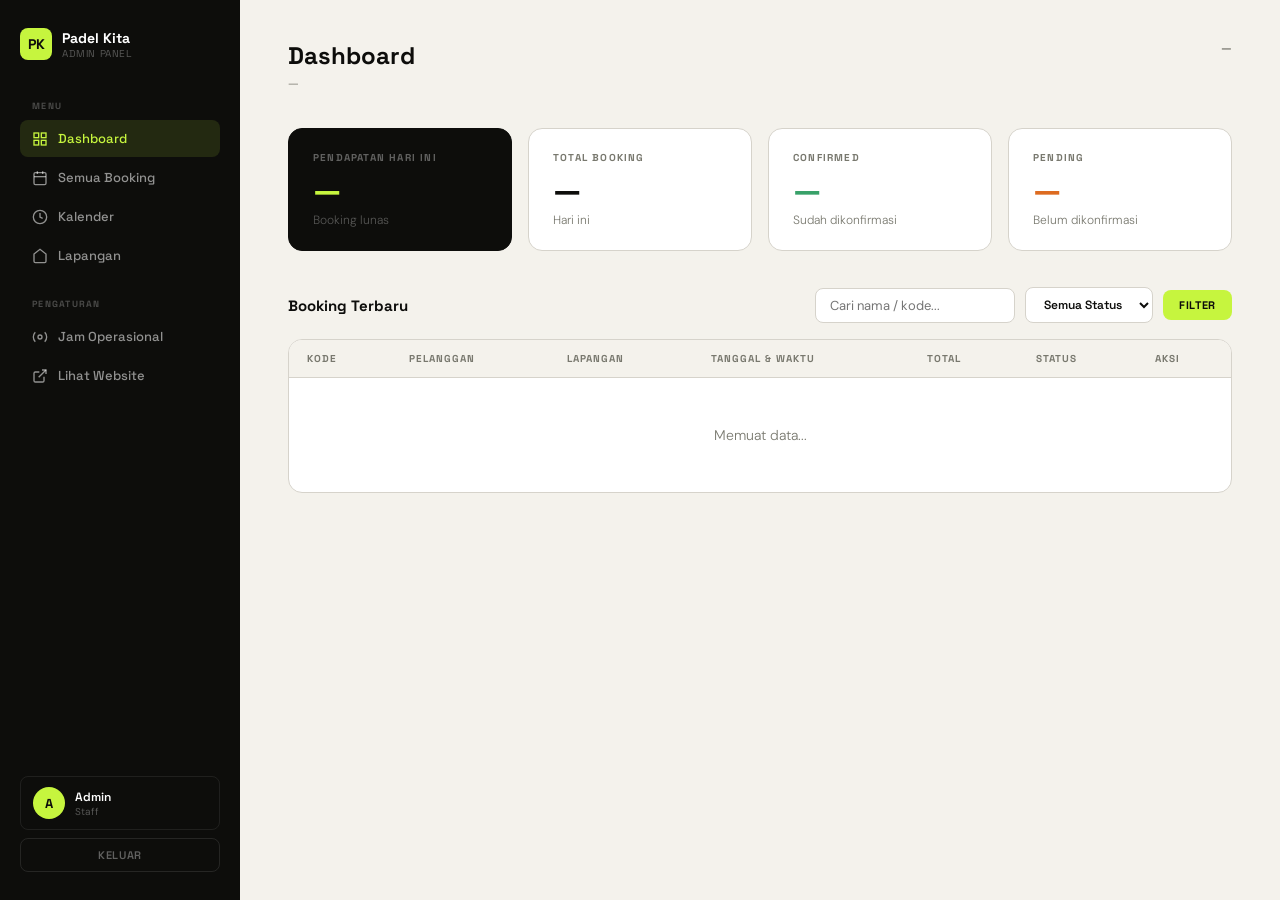
==== admin/index.html @ 014aa700 "feat: booking system + Supabase backend + payment integration - Landing page booking dengan kalender" ====
<!DOCTYPE html>
<html lang="id">
<head>
  <meta charset="UTF-8"/>
  <meta name="viewport" content="width=device-width, initial-scale=1.0"/>
  <title>Admin — Padel Kita Jogja</title>
  <link rel="preconnect" href="https://fonts.googleapis.com"/>
  <link rel="preconnect" href="https://fonts.gstatic.com" crossorigin/>
  <link href="https://fonts.googleapis.com/css2?family=Space+Grotesk:wght@300;400;500;600;700&family=DM+Sans:opsz,wght@9..40,300;9..40,400&display=swap" rel="stylesheet"/>
  <style>
    *, *::before, *::after { box-sizing:border-box; margin:0; padding:0; }
    :root {
      --paper:#F4F2EC; --paper-2:#ECEAE2; --ink:#0D0D0B;
      --mid:#78786E; --border:#D6D3CB; --white:#FFFFFF;
      --lime:#C6F53E; --gold:#C19A4D;
      --green:#38A169; --red:#E53E3E; --blue:#3182CE; --orange:#DD6B20;
    }
    body { font-family:'DM Sans',sans-serif; background:var(--paper); color:var(--ink); display:flex; min-height:100vh; }

    /* ── SIDEBAR ── */
    .sidebar {
      width:240px; background:var(--ink); min-height:100vh;
      position:fixed; left:0; top:0; bottom:0; z-index:50;
      display:flex; flex-direction:column; padding:28px 20px;
    }
    .sidebar-logo { display:flex; align-items:center; gap:10px; margin-bottom:40px; }
    .sidebar-logo-mark { width:32px; height:32px; border-radius:8px; background:var(--lime); display:flex; align-items:center; justify-content:center; font-size:14px; font-weight:800; color:var(--ink); font-family:'Space Grotesk',sans-serif; }
    .sidebar-logo-name { font-family:'Space Grotesk',sans-serif; font-size:14px; font-weight:700; color:var(--white); }
    .sidebar-logo-sub { font-size:10px; color:rgba(255,255,255,.3); font-family:'Space Grotesk',sans-serif; letter-spacing:.06em; text-transform:uppercase; }
    .sidebar-section { font-family:'Space Grotesk',sans-serif; font-size:9px; font-weight:700; letter-spacing:.14em; text-transform:uppercase; color:rgba(255,255,255,.25); margin-bottom:8px; margin-top:24px; padding-left:12px; }
    .sidebar-link {
      display:flex; align-items:center; gap:10px; padding:10px 12px; border-radius:8px;
      font-family:'Space Grotesk',sans-serif; font-size:13px; font-weight:500;
      color:rgba(255,255,255,.55); text-decoration:none; margin-bottom:2px;
      transition:background .18s, color .18s;
    }
    .sidebar-link:hover { background:rgba(255,255,255,.07); color:var(--white); }
    .sidebar-link.active { background:rgba(198,245,62,.12); color:var(--lime); }
    .sidebar-link svg { width:16px; height:16px; flex-shrink:0; }
    .sidebar-bottom { margin-top:auto; }
    .sidebar-user { display:flex; align-items:center; gap:10px; padding:10px 12px; border-radius:8px; border:1px solid rgba(255,255,255,.08); }
    .sidebar-avatar { width:32px; height:32px; border-radius:50%; background:var(--lime); display:flex; align-items:center; justify-content:center; font-family:'Space Grotesk',sans-serif; font-size:13px; font-weight:700; color:var(--ink); flex-shrink:0; }
    .sidebar-user-name { font-family:'Space Grotesk',sans-serif; font-size:12px; font-weight:600; color:var(--white); }
    .sidebar-user-role { font-size:10px; color:rgba(255,255,255,.3); }
    .sidebar-logout { margin-top:8px; width:100%; padding:9px; background:transparent; border:1px solid rgba(255,255,255,.1); border-radius:8px; font-family:'Space Grotesk',sans-serif; font-size:11px; font-weight:600; letter-spacing:.06em; text-transform:uppercase; color:rgba(255,255,255,.35); cursor:pointer; transition:border-color .2s, color .2s; }
    .sidebar-logout:hover { border-color:var(--red); color:var(--red); }

    /* ── MAIN ── */
    .main { margin-left:240px; flex:1; padding:40px 48px; min-height:100vh; }
    .page-header { display:flex; align-items:flex-start; justify-content:space-between; margin-bottom:36px; }
    .page-title { font-family:'Space Grotesk',sans-serif; font-size:24px; font-weight:700; }
    .page-sub { font-size:13px; font-weight:300; color:var(--mid); margin-top:4px; }
    .page-date { font-family:'Space Grotesk',sans-serif; font-size:12px; font-weight:600; letter-spacing:.04em; text-transform:uppercase; color:var(--mid); }

    /* ── STAT CARDS ── */
    .stats-grid { display:grid; grid-template-columns:repeat(4,1fr); gap:16px; margin-bottom:36px; }
    .stat-card { background:var(--white); border:1px solid var(--border); border-radius:14px; padding:22px 24px; }
    .stat-card.featured { background:var(--ink); border-color:var(--ink); }
    .stat-label { font-family:'Space Grotesk',sans-serif; font-size:10px; font-weight:700; letter-spacing:.12em; text-transform:uppercase; color:var(--mid); margin-bottom:10px; }
    .stat-card.featured .stat-label { color:rgba(255,255,255,.35); }
    .stat-num { font-family:'Space Grotesk',sans-serif; font-size:32px; font-weight:700; line-height:1; }
    .stat-card.featured .stat-num { color:var(--lime); }
    .stat-sub { font-size:12px; font-weight:300; color:var(--mid); margin-top:6px; }
    .stat-card.featured .stat-sub { color:rgba(255,255,255,.3); }

    /* ── TABLE ── */
    .section-header { display:flex; align-items:center; justify-content:space-between; margin-bottom:16px; }
    .section-title { font-family:'Space Grotesk',sans-serif; font-size:15px; font-weight:700; }
    .table-wrap { background:var(--white); border:1px solid var(--border); border-radius:14px; overflow:hidden; margin-bottom:32px; }
    table { width:100%; border-collapse:collapse; }
    th { font-family:'Space Grotesk',sans-serif; font-size:10px; font-weight:700; letter-spacing:.1em; text-transform:uppercase; color:var(--mid); padding:12px 18px; text-align:left; background:var(--paper); border-bottom:1px solid var(--border); }
    td { padding:13px 18px; font-size:13px; border-bottom:1px solid var(--border); }
    tr:last-child td { border-bottom:none; }
    tr:hover td { background:var(--paper); }
    .td-code { font-family:'Space Grotesk',sans-serif; font-size:12px; font-weight:700; color:var(--ink); }
    .td-name { font-weight:500; }
    .td-meta { font-size:11px; color:var(--mid); margin-top:2px; }
    .status-badge { display:inline-flex; align-items:center; gap:5px; padding:4px 10px; border-radius:100px; font-family:'Space Grotesk',sans-serif; font-size:10px; font-weight:700; letter-spacing:.06em; text-transform:uppercase; }
    .status-badge-dot { width:5px; height:5px; border-radius:50%; }
    .td-actions { display:flex; gap:6px; }
    .td-btn { padding:5px 12px; border-radius:6px; font-family:'Space Grotesk',sans-serif; font-size:10px; font-weight:700; letter-spacing:.06em; text-transform:uppercase; cursor:pointer; border:1.5px solid var(--border); background:transparent; color:var(--ink); transition:all .18s; }
    .td-btn:hover { background:var(--ink); color:var(--white); border-color:var(--ink); }
    .td-btn.danger:hover { background:var(--red); border-color:var(--red); }

    /* ── FILTER BAR ── */
    .filter-bar { display:flex; align-items:center; gap:10px; flex-wrap:wrap; }
    .filter-select { padding:8px 14px; border-radius:8px; border:1.5px solid var(--border); background:var(--white); font-family:'Space Grotesk',sans-serif; font-size:12px; font-weight:600; color:var(--ink); cursor:pointer; outline:none; }
    .filter-input { padding:8px 14px; border-radius:8px; border:1.5px solid var(--border); background:var(--white); font-family:'DM Sans',sans-serif; font-size:13px; color:var(--ink); outline:none; width:200px; }
    .filter-input:focus { border-color:var(--ink); }
    .btn-sm { padding:8px 16px; border-radius:8px; font-family:'Space Grotesk',sans-serif; font-size:11px; font-weight:700; letter-spacing:.06em; text-transform:uppercase; cursor:pointer; border:none; transition:all .18s; }
    .btn-sm-lime { background:var(--lime); color:var(--ink); }
    .btn-sm-ink { background:var(--ink); color:var(--white); }

    /* ── MODAL ── */
    .modal-bg { position:fixed; inset:0; background:rgba(0,0,0,.5); backdrop-filter:blur(4px); z-index:200; display:flex; align-items:center; justify-content:center; padding:20px; }
    .modal-bg.hidden { display:none; }
    .modal { background:var(--white); border-radius:16px; padding:32px; max-width:480px; width:100%; }
    .modal-title { font-family:'Space Grotesk',sans-serif; font-size:18px; font-weight:700; margin-bottom:6px; }
    .modal-sub { font-size:13px; font-weight:300; color:var(--mid); margin-bottom:24px; }
    .modal-row { display:flex; justify-content:space-between; padding:10px 0; border-bottom:1px solid var(--border); font-size:13px; }
    .modal-row:last-of-type { border-bottom:none; }
    .modal-key { font-family:'Space Grotesk',sans-serif; font-size:11px; font-weight:700; letter-spacing:.08em; text-transform:uppercase; color:var(--mid); }
    .modal-val { font-weight:500; }
    .modal-actions { display:flex; gap:10px; margin-top:24px; }
    .modal-btn { flex:1; padding:12px; border-radius:8px; font-family:'Space Grotesk',sans-serif; font-size:12px; font-weight:700; letter-spacing:.06em; text-transform:uppercase; cursor:pointer; border:none; transition:background .2s; }

    /* empty state */
    .empty-state { text-align:center; padding:48px 24px; color:var(--mid); font-size:14px; font-weight:300; }

    @media(max-width:1100px){
      .sidebar { width:200px; }
      .main { margin-left:200px; padding:28px 28px; }
      .stats-grid { grid-template-columns:1fr 1fr; }
    }
    @media(max-width:768px){
      .sidebar { transform:translateX(-100%); }
      .main { margin-left:0; padding:20px; }
      .stats-grid { grid-template-columns:1fr 1fr; }
    }
  </style>
</head>
<body>

<!-- SIDEBAR -->
<aside class="sidebar">
  <div>
    <div class="sidebar-logo">
      <div class="sidebar-logo-mark">PK</div>
      <div>
        <div class="sidebar-logo-name">Padel Kita</div>
        <div class="sidebar-logo-sub">Admin Panel</div>
      </div>
    </div>

    <div class="sidebar-section">Menu</div>
    <a href="/admin/index.html" class="sidebar-link active">
      <svg viewBox="0 0 24 24" fill="none" stroke="currentColor" stroke-width="2"><rect x="3" y="3" width="7" height="7"/><rect x="14" y="3" width="7" height="7"/><rect x="3" y="14" width="7" height="7"/><rect x="14" y="14" width="7" height="7"/></svg>
      Dashboard
    </a>
    <a href="/admin/bookings.html" class="sidebar-link">
      <svg viewBox="0 0 24 24" fill="none" stroke="currentColor" stroke-width="2"><rect x="3" y="4" width="18" height="18" rx="2"/><line x1="16" y1="2" x2="16" y2="6"/><line x1="8" y1="2" x2="8" y2="6"/><line x1="3" y1="10" x2="21" y2="10"/></svg>
      Semua Booking
    </a>
    <a href="/admin/calendar.html" class="sidebar-link">
      <svg viewBox="0 0 24 24" fill="none" stroke="currentColor" stroke-width="2"><circle cx="12" cy="12" r="10"/><polyline points="12 6 12 12 16 14"/></svg>
      Kalender
    </a>
    <a href="/admin/courts.html" class="sidebar-link">
      <svg viewBox="0 0 24 24" fill="none" stroke="currentColor" stroke-width="2"><path d="M3 9l9-7 9 7v11a2 2 0 01-2 2H5a2 2 0 01-2-2z"/></svg>
      Lapangan
    </a>

    <div class="sidebar-section">Pengaturan</div>
    <a href="#" class="sidebar-link">
      <svg viewBox="0 0 24 24" fill="none" stroke="currentColor" stroke-width="2"><circle cx="12" cy="12" r="3"/><path d="M19.07 4.93a10 10 0 010 14.14M4.93 4.93a10 10 0 000 14.14"/></svg>
      Jam Operasional
    </a>
    <a href="/" class="sidebar-link" target="_blank">
      <svg viewBox="0 0 24 24" fill="none" stroke="currentColor" stroke-width="2"><path d="M18 13v6a2 2 0 01-2 2H5a2 2 0 01-2-2V8a2 2 0 012-2h6"/><polyline points="15 3 21 3 21 9"/><line x1="10" y1="14" x2="21" y2="3"/></svg>
      Lihat Website
    </a>
  </div>

  <div class="sidebar-bottom">
    <div class="sidebar-user">
      <div class="sidebar-avatar" id="adminInitial">A</div>
      <div>
        <div class="sidebar-user-name" id="adminName">Admin</div>
        <div class="sidebar-user-role" id="adminRole">Staff</div>
      </div>
    </div>
    <button class="sidebar-logout" id="btnLogout">Keluar</button>
  </div>
</aside>

<!-- MAIN -->
<main class="main">
  <div class="page-header">
    <div>
      <div class="page-title">Dashboard</div>
      <div class="page-sub" id="todayLabel">—</div>
    </div>
    <div class="page-date" id="nowTime">—</div>
  </div>

  <!-- Stats -->
  <div class="stats-grid">
    <div class="stat-card featured">
      <div class="stat-label">Pendapatan Hari Ini</div>
      <div class="stat-num" id="stat-revenue">—</div>
      <div class="stat-sub">Booking lunas</div>
    </div>
    <div class="stat-card">
      <div class="stat-label">Total Booking</div>
      <div class="stat-num" id="stat-total">—</div>
      <div class="stat-sub">Hari ini</div>
    </div>
    <div class="stat-card">
      <div class="stat-label">Confirmed</div>
      <div class="stat-num" id="stat-confirmed" style="color:var(--green)">—</div>
      <div class="stat-sub">Sudah dikonfirmasi</div>
    </div>
    <div class="stat-card">
      <div class="stat-label">Pending</div>
      <div class="stat-num" id="stat-pending" style="color:var(--orange)">—</div>
      <div class="stat-sub">Belum dikonfirmasi</div>
    </div>
  </div>

  <!-- Filter bar -->
  <div class="section-header">
    <div class="section-title">Booking Terbaru</div>
    <div class="filter-bar">
      <input class="filter-input" type="text" placeholder="Cari nama / kode..." id="searchInput">
      <select class="filter-select" id="statusFilter">
        <option value="">Semua Status</option>
        <option value="pending">Pending</option>
        <option value="held">Held</option>
        <option value="paid">Paid</option>
        <option value="confirmed">Confirmed</option>
        <option value="cancelled">Cancelled</option>
      </select>
      <button class="btn-sm btn-sm-lime" onclick="loadBookings()">Filter</button>
    </div>
  </div>

  <!-- Table -->
  <div class="table-wrap">
    <table>
      <thead>
        <tr>
          <th>Kode</th>
          <th>Pelanggan</th>
          <th>Lapangan</th>
          <th>Tanggal & Waktu</th>
          <th>Total</th>
          <th>Status</th>
          <th>Aksi</th>
        </tr>
      </thead>
      <tbody id="bookingsTable">
        <tr><td colspan="7" class="empty-state">Memuat data...</td></tr>
      </tbody>
    </table>
  </div>
</main>

<!-- Modal detail -->
<div class="modal-bg hidden" id="detailModal">
  <div class="modal">
    <div class="modal-title">Detail Booking</div>
    <div class="modal-sub" id="modal-code">—</div>
    <div id="modal-body"></div>
    <div class="modal-actions">
      <button class="modal-btn" style="background:var(--paper);color:var(--ink)" onclick="closeModal()">Tutup</button>
      <button class="modal-btn" style="background:var(--green);color:white" id="btnConfirm">Konfirmasi</button>
      <button class="modal-btn" style="background:var(--red);color:white" id="btnCancel">Batalkan</button>
    </div>
  </div>
</div>

<script type="module">
import { requireAdmin, getTodayStats, getRecentBookings, updateBookingStatus, statusBadge } from '../js/admin/dashboard.js';
import { supabase }   from '../js/supabase.js';
import { toRupiah }   from '../js/utils/currency.js';
import { toLocaleDateLong, toDateStr } from '../js/utils/date.js';

// ── Auth ──
const session = await requireAdmin();
if (!session) throw new Error('Not admin');
document.getElementById('adminName').textContent    = session.admin.name;
document.getElementById('adminRole').textContent    = session.admin.role;
document.getElementById('adminInitial').textContent = session.admin.name[0].toUpperCase();
document.getElementById('btnLogout').addEventListener('click', async () => {
  await supabase.auth.signOut();
  location.href = '/admin/login.html';
});

// ── Labels ──
const now = new Date();
document.getElementById('todayLabel').textContent = toLocaleDateLong(toDateStr(now));
document.getElementById('nowTime').textContent = now.toLocaleTimeString('id-ID',{hour:'2-digit',minute:'2-digit'}) + ' WIB';

// ── Stats ──
async function loadStats() {
  const s = await getTodayStats();
  document.getElementById('stat-revenue').textContent   = toRupiah(s.revenue);
  document.getElementById('stat-total').textContent     = s.total;
  document.getElementById('stat-confirmed').textContent = s.confirmed + s.paid;
  document.getElementById('stat-pending').textContent   = s.pending;
}
loadStats();

// ── Bookings table ──
let allBookings = [];
let selectedBooking = null;

window.loadBookings = async function() {
  const query  = document.getElementById('searchInput').value.toLowerCase();
  const status = document.getElementById('statusFilter').value;
  allBookings  = await getRecentBookings(50);
  const filtered = allBookings.filter(b => {
    const matchStatus = !status || b.status === status;
    const matchQuery  = !query ||
      b.booking_code?.toLowerCase().includes(query) ||
      b.customers?.name?.toLowerCase().includes(query) ||
      b.customers?.phone?.includes(query);
    return matchStatus && matchQuery;
  });
  renderTable(filtered);
};

function renderTable(data) {
  const tbody = document.getElementById('bookingsTable');
  if (!data.length) {
    tbody.innerHTML = '<tr><td colspan="7" class="empty-state">Tidak ada data</td></tr>';
    return;
  }
  tbody.innerHTML = data.map(b => {
    const badge = statusBadge(b.status);
    return `<tr>
      <td><div class="td-code">${b.booking_code}</div></td>
      <td>
        <div class="td-name">${b.customers?.name ?? '—'}</div>
        <div class="td-meta">${b.customers?.phone ?? ''}</div>
      </td>
      <td>${b.courts?.name ?? '—'}</td>
      <td>
        <div>${b.booking_date}</div>
        <div class="td-meta">${b.start_time?.slice(0,5)} – ${b.end_time?.slice(0,5)}</div>
      </td>
      <td>${toRupiah(b.total_price)}</td>
      <td>
        <span class="status-badge" style="color:${badge.color};background:${badge.bg}">
          <span class="status-badge-dot" style="background:${badge.color}"></span>
          ${badge.label}
        </span>
      </td>
      <td>
        <div class="td-actions">
          <button class="td-btn" onclick="openDetail('${b.id}')">Detail</button>
          ${b.status === 'paid' ? `<button class="td-btn" onclick="confirmBooking('${b.id}')">Confirm</button>` : ''}
          ${['pending','held','paid'].includes(b.status) ? `<button class="td-btn danger" onclick="cancelBooking('${b.id}')">Batal</button>` : ''}
        </div>
      </td>
    </tr>`;
  }).join('');
}

// ── Modal ──
window.openDetail = function(id) {
  selectedBooking = allBookings.find(b => b.id === id);
  if (!selectedBooking) return;
  const b = selectedBooking;
  document.getElementById('modal-code').textContent = b.booking_code;
  document.getElementById('modal-body').innerHTML = [
    ['Lapangan', b.courts?.name],
    ['Tanggal',  b.booking_date],
    ['Waktu',    `${b.start_time?.slice(0,5)} – ${b.end_time?.slice(0,5)}`],
    ['Nama',     b.customers?.name],
    ['WhatsApp', b.customers?.phone],
    ['Total',    toRupiah(b.total_price)],
    ['Metode',   b.payment_method ?? '—'],
    ['Status',   b.status],
  ].map(([k,v]) => `<div class="modal-row"><span class="modal-key">${k}</span><span class="modal-val">${v ?? '—'}</span></div>`).join('');

  const showConfirm = b.status === 'paid';
  const showCancel  = ['pending','held','paid'].includes(b.status);
  document.getElementById('btnConfirm').style.display = showConfirm ? '' : 'none';
  document.getElementById('btnCancel').style.display  = showCancel ? '' : 'none';
  document.getElementById('detailModal').classList.remove('hidden');
};

window.closeModal = function() {
  document.getElementById('detailModal').classList.add('hidden');
};

window.confirmBooking = async function(id) {
  await updateBookingStatus(id, 'confirmed');
  closeModal(); loadBookings(); loadStats();
};
window.cancelBooking = async function(id) {
  if (!confirm('Batalkan booking ini?')) return;
  await updateBookingStatus(id, 'cancelled');
  closeModal(); loadBookings(); loadStats();
};

document.getElementById('btnConfirm').onclick = () => selectedBooking && confirmBooking(selectedBooking.id);
document.getElementById('btnCancel').onclick  = () => selectedBooking && cancelBooking(selectedBooking.id);

// ── Realtime ──
supabase.channel('admin-bookings')
  .on('postgres_changes', { event: '*', schema: 'public', table: 'bookings' }, () => {
    loadBookings(); loadStats();
  })
  .subscribe();

// ── Init ──
loadBookings();
</script>
</body>
</html>
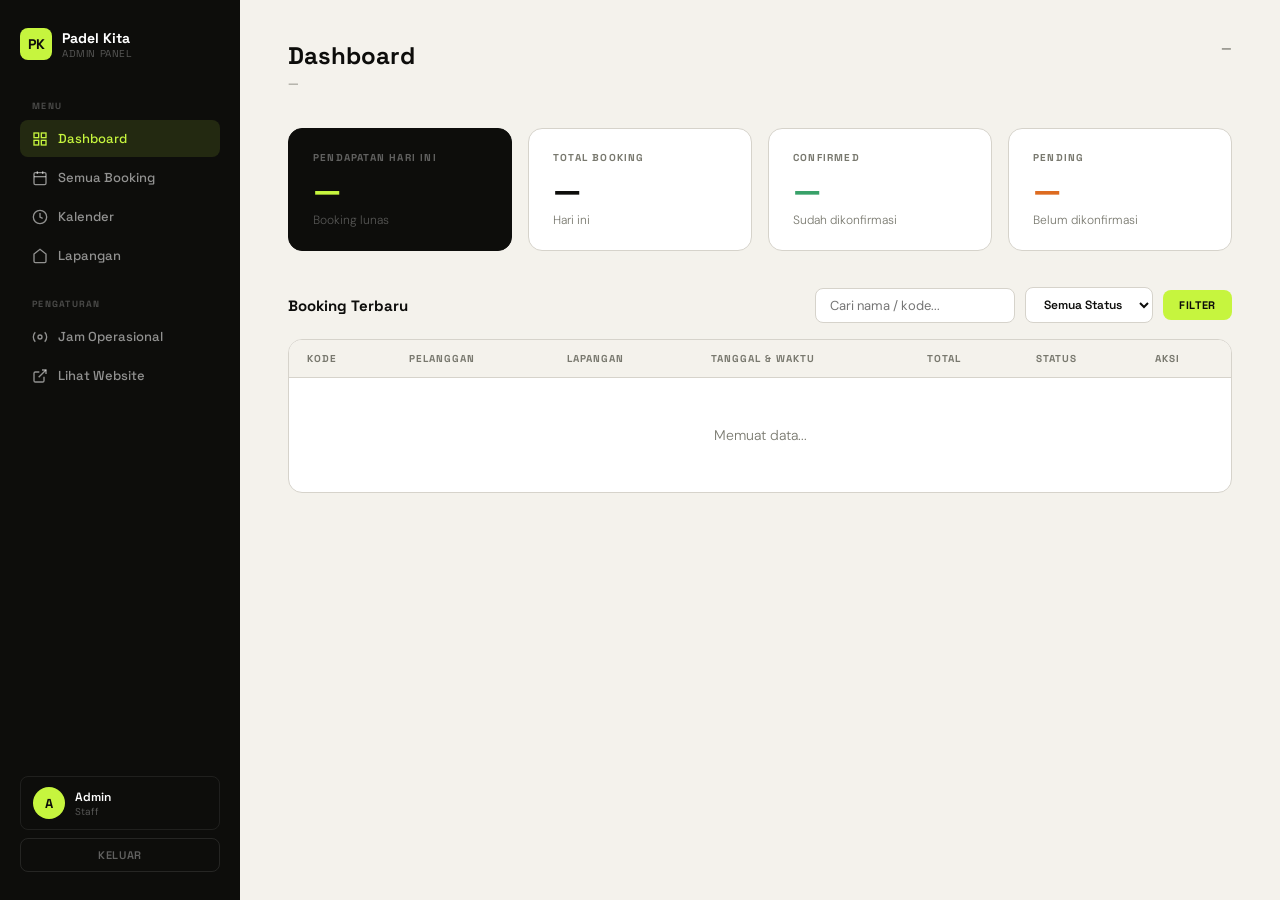
==== commit fc2a4c8d: "feat: checkout minimalist + admin pages + local images + favicon - Checkout redesign: minimalist 2-k" ====
--- a/admin/index.html
+++ b/admin/index.html
@@ -4,6 +4,7 @@
   <meta charset="UTF-8"/>
   <meta name="viewport" content="width=device-width, initial-scale=1.0"/>
   <title>Admin — Padel Kita Jogja</title>
+  <link rel="icon" type="image/svg+xml" href="../favicon.svg">
   <link rel="preconnect" href="https://fonts.googleapis.com"/>
   <link rel="preconnect" href="https://fonts.gstatic.com" crossorigin/>
   <link href="https://fonts.googleapis.com/css2?family=Space+Grotesk:wght@300;400;500;600;700&family=DM+Sans:opsz,wght@9..40,300;9..40,400&display=swap" rel="stylesheet"/>
@@ -133,19 +134,19 @@
     </div>
 
     <div class="sidebar-section">Menu</div>
-    <a href="/admin/index.html" class="sidebar-link active">
+    <a href="index.html" class="sidebar-link active">
       <svg viewBox="0 0 24 24" fill="none" stroke="currentColor" stroke-width="2"><rect x="3" y="3" width="7" height="7"/><rect x="14" y="3" width="7" height="7"/><rect x="3" y="14" width="7" height="7"/><rect x="14" y="14" width="7" height="7"/></svg>
       Dashboard
     </a>
-    <a href="/admin/bookings.html" class="sidebar-link">
+    <a href="bookings.html" class="sidebar-link">
       <svg viewBox="0 0 24 24" fill="none" stroke="currentColor" stroke-width="2"><rect x="3" y="4" width="18" height="18" rx="2"/><line x1="16" y1="2" x2="16" y2="6"/><line x1="8" y1="2" x2="8" y2="6"/><line x1="3" y1="10" x2="21" y2="10"/></svg>
       Semua Booking
     </a>
-    <a href="/admin/calendar.html" class="sidebar-link">
+    <a href="calendar.html" class="sidebar-link">
       <svg viewBox="0 0 24 24" fill="none" stroke="currentColor" stroke-width="2"><circle cx="12" cy="12" r="10"/><polyline points="12 6 12 12 16 14"/></svg>
       Kalender
     </a>
-    <a href="/admin/courts.html" class="sidebar-link">
+    <a href="courts.html" class="sidebar-link">
       <svg viewBox="0 0 24 24" fill="none" stroke="currentColor" stroke-width="2"><path d="M3 9l9-7 9 7v11a2 2 0 01-2 2H5a2 2 0 01-2-2z"/></svg>
       Lapangan
     </a>
@@ -155,7 +156,7 @@
       <svg viewBox="0 0 24 24" fill="none" stroke="currentColor" stroke-width="2"><circle cx="12" cy="12" r="3"/><path d="M19.07 4.93a10 10 0 010 14.14M4.93 4.93a10 10 0 000 14.14"/></svg>
       Jam Operasional
     </a>
-    <a href="/" class="sidebar-link" target="_blank">
+    <a href="../index.html" class="sidebar-link" target="_blank">
       <svg viewBox="0 0 24 24" fill="none" stroke="currentColor" stroke-width="2"><path d="M18 13v6a2 2 0 01-2 2H5a2 2 0 01-2-2V8a2 2 0 012-2h6"/><polyline points="15 3 21 3 21 9"/><line x1="10" y1="14" x2="21" y2="3"/></svg>
       Lihat Website
     </a>
@@ -273,7 +274,7 @@
 document.getElementById('adminInitial').textContent = session.admin.name[0].toUpperCase();
 document.getElementById('btnLogout').addEventListener('click', async () => {
   await supabase.auth.signOut();
-  location.href = '/admin/login.html';
+  location.href = 'login.html';
 });
 
 // ── Labels ──
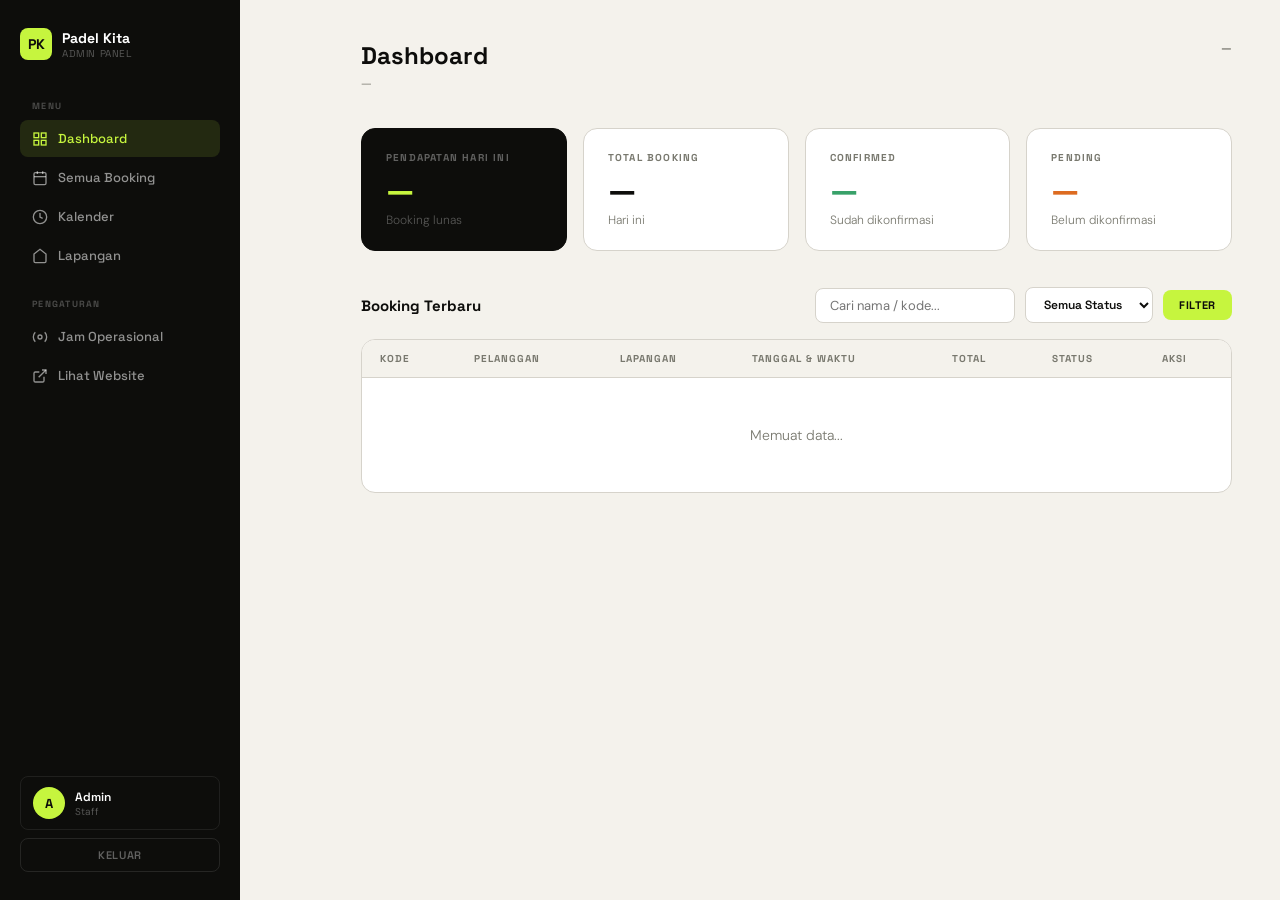
==== commit d702746d: "feat: responsive mobile/tablet + favicon iOS + admin drawer Responsive: - index.html: 5 breakpoint (" ====
--- a/admin/index.html
+++ b/admin/index.html
@@ -4,7 +4,28 @@
   <meta charset="UTF-8"/>
   <meta name="viewport" content="width=device-width, initial-scale=1.0"/>
   <title>Admin — Padel Kita Jogja</title>
+
+  <!-- Favicon & App Icons -->
+  <link rel="icon" type="image/x-icon" href="../favicon.ico">
+  <link rel="icon" type="image/png" sizes="16x16" href="../favicon-16x16.png">
+  <link rel="icon" type="image/png" sizes="32x32" href="../favicon-32x32.png">
+  <link rel="icon" type="image/png" sizes="48x48" href="../favicon-48x48.png">
   <link rel="icon" type="image/svg+xml" href="../favicon.svg">
+  <link rel="apple-touch-icon" sizes="180x180" href="../apple-touch-icon.png">
+  <link rel="mask-icon" href="../favicon.svg" color="#C6F53E">
+  <link rel="manifest" href="../site.webmanifest">
+  <meta name="theme-color" content="#0D0D0B">
+  <meta name="apple-mobile-web-app-capable" content="yes">
+  <meta name="apple-mobile-web-app-status-bar-style" content="black-translucent">
+  <meta name="apple-mobile-web-app-title" content="Padel Kita">
+  <meta name="mobile-web-app-capable" content="yes">
+  <!-- Open Graph -->
+  <meta property="og:type" content="website">
+  <meta property="og:title" content="Padel Kita Jogja — Komunitas & Booking Lapangan">
+  <meta property="og:description" content="Booking lapangan padel premium di Yogyakarta. Komunitas, coaching, dan turnamen.">
+  <meta property="og:image" content="../og-image.png">
+  <meta name="twitter:card" content="summary_large_image">
+  <meta name="twitter:image" content="../og-image.png">
   <link rel="preconnect" href="https://fonts.googleapis.com"/>
   <link rel="preconnect" href="https://fonts.gstatic.com" crossorigin/>
   <link href="https://fonts.googleapis.com/css2?family=Space+Grotesk:wght@300;400;500;600;700&family=DM+Sans:opsz,wght@9..40,300;9..40,400&display=swap" rel="stylesheet"/>
@@ -123,6 +144,20 @@
 <body>
 
 <!-- SIDEBAR -->
+<!-- ── MOBILE TOPBAR ── -->
+<div class="mobile-bar">
+  <div class="mobile-bar-logo">
+    <div class="mobile-bar-mark">PK</div>
+    <span class="mobile-bar-nm">Padel Kita</span>
+  </div>
+  <button class="mobile-toggle" id="sbToggle" aria-label="Buka menu">
+    <svg viewBox="0 0 24 24" fill="none" stroke="currentColor" stroke-width="2" stroke-linecap="round">
+      <line x1="3" y1="6" x2="21" y2="6"/><line x1="3" y1="12" x2="21" y2="12"/><line x1="3" y1="18" x2="21" y2="18"/>
+    </svg>
+  </button>
+</div>
+<div class="sb-overlay" id="sbOverlay"></div>
+
 <aside class="sidebar">
   <div>
     <div class="sidebar-logo">
@@ -398,6 +433,30 @@
 
 // ── Init ──
 loadBookings();
+
+// ── SIDEBAR DRAWER (mobile) ───────────────────────────────────
+(() => {
+  const sb   = document.querySelector('.sidebar');
+  const btn  = document.getElementById('sbToggle');
+  const ov   = document.getElementById('sbOverlay');
+  if (!sb || !btn) return;
+
+  const open  = () => { sb.classList.add('open');  ov?.classList.add('on');  document.body.style.overflow = 'hidden'; };
+  const close = () => { sb.classList.remove('open'); ov?.classList.remove('on'); document.body.style.overflow = ''; };
+
+  btn.addEventListener('click', () => sb.classList.contains('open') ? close() : open());
+  ov?.addEventListener('click', close);
+
+  // tutup saat klik link menu
+  sb.querySelectorAll('.sb-link').forEach(a => a.addEventListener('click', close));
+
+  // tutup saat resize ke desktop
+  window.addEventListener('resize', () => { if (window.innerWidth > 900) close(); });
+
+  // tutup dengan Esc
+  document.addEventListener('keydown', e => { if (e.key === 'Escape') close(); });
+})();
+
 </script>
 </body>
 </html>
